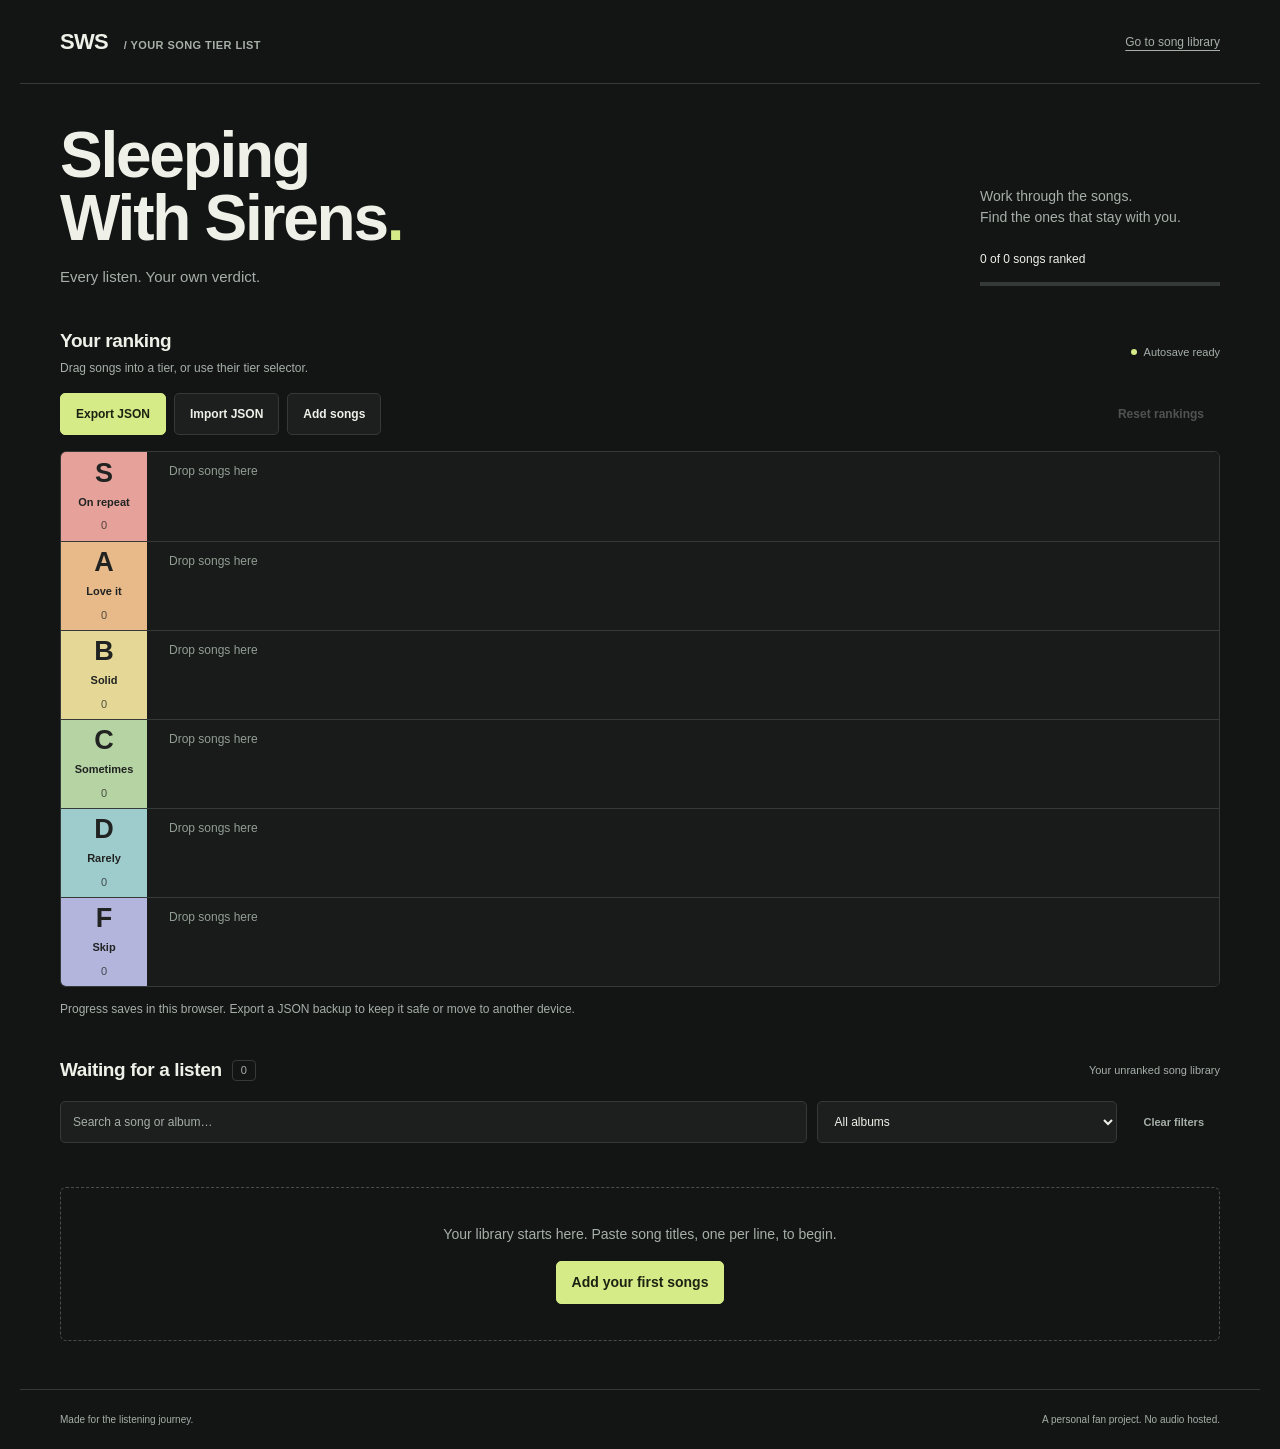
==== index.html @ 32399988 "Add song tier list site" ====
<!doctype html>
<html lang="en">
<head>
  <meta charset="utf-8">
  <meta name="viewport" content="width=device-width, initial-scale=1">
  <meta name="theme-color" content="#131515">
  <meta name="description" content="Your personal Sleeping With Sirens song tier list. Rank songs, save your progress, and keep JSON backups.">
  <title>Sleeping With Sirens · Song tier list</title>
  <link rel="stylesheet" href="styles.css">
  <script defer src="catalog.js"></script>
  <script defer src="state.js"></script>
  <script defer src="app.js"></script>
</head>
<body>
  <header class="masthead">
    <a class="wordmark" href="./" aria-label="Sleeping With Sirens tier list home">SWS<span> / YOUR SONG TIER LIST</span></a>
    <a class="quiet-link" href="#library">Go to song library</a>
  </header>
  <main>
    <section class="intro" aria-labelledby="page-title">
      <div><h1 id="page-title">Sleeping<br>With Sirens<span class="title-dot">.</span></h1><p class="subtitle">Every listen. Your own verdict.</p></div>
      <div class="intro-aside"><p>Work through the songs.<br>Find the ones that stay with you.</p><div id="progress-text">0 of 0 songs ranked</div><progress id="progress" value="0" max="1" aria-label="Songs ranked"></progress></div>
    </section>
    <section aria-labelledby="board-title">
      <div class="section-heading"><div><h2 id="board-title">Your ranking</h2><p>Drag songs into a tier, or use their tier selector.</p></div><div class="save-indicator"><span class="status-dot" aria-hidden="true"></span><span id="save-status" role="status">Ready to save</span></div></div>
      <div class="toolbar"><div class="toolbar-group"><button id="export" class="primary">Export JSON</button><button id="import">Import JSON</button><input id="import-file" type="file" accept=".json,application/json" hidden><button id="add-toggle">Add songs</button></div><button id="reset" class="quiet">Reset rankings</button></div>
      <p id="message" class="message" role="status" hidden></p>
      <div id="recovery" class="recovery" hidden><p>The previous browser save is unreadable. Autosave is paused to protect it. Export your current list first if you want to keep it.</p><button id="download-old">Download previous save</button><button id="replace-old">Replace previous save</button></div>
      <form id="add-form" class="add-form" hidden>
        <div class="form-heading"><h3>Add to your library</h3><button id="add-close" type="button" class="quiet">Close</button></div>
        <p>Paste one song title per line. Add an album at a time, or paste your whole list.</p>
        <label for="song-titles">Song titles</label><textarea id="song-titles" rows="5" maxlength="1505000" required placeholder="One song title per line"></textarea>
        <div class="form-grid"><div><label for="song-album">Album or release</label><input id="song-album" maxlength="300" placeholder="Optional"></div><div><label for="song-type">Recording type</label><select id="song-type"><option value="studio">Studio</option><option value="acoustic">Acoustic</option><option value="live">Live</option><option value="single">Single</option><option value="cover">Cover</option><option value="custom">Other</option></select></div></div>
        <p id="add-error" role="alert" class="form-error" hidden></p><button type="submit" class="primary">Save songs</button>
      </form>
      <div id="board" class="board" aria-label="Ranked songs"></div>
      <p class="storage-note">Progress saves in this browser. Export a JSON backup to keep it safe or move to another device.</p>
    </section>
    <section id="library" aria-labelledby="library-title">
      <div class="section-heading"><div class="library-heading"><h2 id="library-title">Waiting for a listen</h2><span id="pool-count" class="count">0</span></div><span class="library-note">Your unranked song library</span></div>
      <div class="filters"><div class="search-field"><label class="sr-only" for="search">Search songs</label><input id="search" type="search" placeholder="Search a song or album…" autocomplete="off"></div><div><label class="sr-only" for="album">Filter by album</label><select id="album"><option value="">All albums</option></select></div><button id="clear-filters" class="quiet">Clear filters</button></div>
      <div id="pool" class="pool" data-tier="unranked"></div>
      <p id="pool-empty" class="pool-empty"></p>
    </section>
  </main>
  <footer><span>Made for the listening journey.</span><span>A personal fan project. No audio hosted.</span></footer>
  <noscript><p>This tier list needs JavaScript enabled to rank and save songs.</p></noscript>
</body>
</html>
---- styles.css ----
@charset "UTF-8";
:root { color-scheme: dark; --bg: #131515; --surface: #1c1f1e; --raised: #252928; --line: #343a37; --ink: #eff1e9; --muted: #a6afa8; --accent: #d5eb87; --danger: #f5b1a6; --s: #e5a19a; --a: #e8ba89; --b: #e5d897; --c: #b6d3a4; --d: #9ecbcb; --f: #b3b5dd; }
* { box-sizing: border-box; }
html { scroll-behavior: smooth; scrollbar-color: #5a655c var(--bg); scroll-padding-top: 20px; }
body { margin: 0; background: var(--bg); color: var(--ink); font-family: "Segoe UI", Arial, sans-serif; font-size: 14px; line-height: 1.5; }
::selection { color: var(--bg); background: var(--accent); }
input, textarea { caret-color: var(--accent); }
button, input, select, textarea { font: inherit; }
button, input, select, textarea { border: 1px solid var(--line); border-radius: 5px; background: var(--surface); color: var(--ink); }
button { padding: 10px 15px; cursor: pointer; font-weight: 600; min-height: 42px; }
button:hover { background: #303630; border-color: #768274; }
button:disabled { opacity: .4; cursor: default; }
button.primary { background: var(--accent); color: #1b2211; border-color: var(--accent); }
button.primary:hover { background: #e4f6af; }
button.quiet { background: transparent; border-color: transparent; color: var(--muted); }
button.quiet:hover { color: var(--ink); background: var(--raised); }
:focus-visible { outline: 2px solid var(--accent); outline-offset: 3px; }
[hidden] { display: none !important; }
a { color: inherit; text-underline-offset: 4px; }
input, select, textarea { padding: 11px 12px; width: 100%; min-width: 0; }
input::placeholder, textarea::placeholder { color: var(--muted); opacity: 1; }
textarea { resize: vertical; }
.masthead { max-width: 1240px; margin: auto; padding: 25px 40px; display: flex; justify-content: space-between; align-items: center; border-bottom: 1px solid var(--line); }
.wordmark { text-decoration: none; font-weight: 850; font-size: 22px; letter-spacing: -.03em; }
.wordmark span { margin-left: 12px; color: var(--muted); font-size: 11px; font-weight: 600; letter-spacing: .04em; }
.quiet-link { color: var(--muted); font-size: 12px; }
main { max-width: 1240px; margin: auto; padding: 0 40px 48px; }
.intro { display: flex; justify-content: space-between; gap: 30px; align-items: flex-end; padding: 40px 0 38px; }
h1 { margin: 0; font-size: clamp(38px, 5vw, 65px); font-weight: 800; line-height: .98; letter-spacing: -.035em; }
.title-dot { color: var(--accent); }
.subtitle { color: var(--muted); margin: 17px 0 0; font-size: 15px; }
.intro-aside { width: 240px; flex-shrink: 0; color: var(--muted); }
.intro-aside p { margin: 0 0 22px; }
#progress-text { color: var(--ink); font-size: 12px; font-variant-numeric: tabular-nums; }
progress { width: 100%; height: 4px; border: 0; margin-top: 9px; appearance: none; background: var(--line); }
progress::-webkit-progress-bar { background: var(--line); }
progress::-webkit-progress-value { background: var(--accent); }
progress::-moz-progress-bar { background: var(--accent); }
.section-heading { display: flex; align-items: center; justify-content: space-between; gap: 16px; margin: 0 0 16px; }
h2 { font-size: 19px; letter-spacing: -.02em; margin: 0; font-weight: 650; }
.section-heading p { margin: 4px 0 0; color: var(--muted); font-size: 12px; }
.save-indicator { font-size: 11px; display: flex; gap: 7px; align-items: center; color: var(--muted); }
.status-dot { background: var(--accent); width: 6px; height: 6px; border-radius: 50%; flex-shrink: 0; }
.save-indicator.warning .status-dot { background: var(--danger); }
.toolbar { display: flex; align-items: center; justify-content: space-between; gap: 12px; margin-bottom: 16px; }
.toolbar-group { display: flex; flex-wrap: wrap; gap: 8px; }
.toolbar button { font-size: 12px; }
.board { overflow: hidden; border: 1px solid var(--line); border-radius: 6px; }
.tier-row { display: flex; min-height: 89px; background: #181b19; }
.tier-row + .tier-row { border-top: 1px solid var(--line); }
.tier-label { width: 86px; flex-shrink: 0; color: #202321; background: var(--tier-color); display: flex; flex-direction: column; justify-content: center; align-items: center; }
.tier-label h3 { font-size: 27px; line-height: 1; margin: 0 0 7px; font-weight: 750; }
.tier-label span { font-size: 11px; font-weight: 650; }
.tier-label small { margin-top: 7px; font-size: 11px; opacity: .75; font-variant-numeric: tabular-nums; }
.tier-songs { flex: 1; display: flex; align-content: flex-start; flex-wrap: wrap; gap: 8px; padding: 10px; min-width: 0; }
.empty-tier { align-self: center; margin: 0 0 0 12px; font-size: 12px; color: #929e95; }
.drop-over { background: #2a3325; outline: 2px solid var(--accent); outline-offset: -2px; }
.song { width: 190px; max-width: 100%; background: var(--raised); border-radius: 6px; padding: 11px; cursor: grab; display: flex; flex-direction: column; overflow-wrap: anywhere; }
.song:hover { background: #30362f; }
.song.dragging { opacity: .5; }
.song.drop-before { outline: 2px solid var(--accent); outline-offset: 2px; }
.song-title { font-size: 12px; font-weight: 650; line-height: 1.4; margin: 0 0 5px; }
.song-meta { font-size: 11px; color: var(--muted); line-height: 1.45; margin: 0 0 10px; }
.song-controls { display: flex; gap: 4px; align-items: center; margin-top: auto; }
.song select { background: #1b201b; padding: 6px; font-size: 12px; min-height: 36px; width: auto; flex: 1; }
.order-button { padding: 4px; width: 36px; height: 36px; min-height: 36px; background: #1b201b; display: inline-flex; align-items: center; justify-content: center; }
.order-button svg { width: 13px; height: 13px; }
.storage-note { color: var(--muted); font-size: 12px; margin: 13px 0 0; }
#library { margin-top: 38px; }
.library-heading { display: flex; align-items: center; gap: 10px; }
.count { color: var(--muted); border: 1px solid var(--line); padding: 1px 8px; border-radius: 4px; font-size: 11px; font-variant-numeric: tabular-nums; }
.library-note { color: var(--muted); font-size: 11px; }
.filters { display: grid; grid-template-columns: minmax(180px, 1fr) minmax(170px, 300px) auto; gap: 10px; margin-bottom: 20px; }
.filters input, .filters select { font-size: 12px; min-height: 42px; }
.filters button { font-size: 11px; }
.pool { display: grid; grid-template-columns: repeat(auto-fill, minmax(190px, 1fr)); gap: 10px; min-height: 24px; }
.pool .song { width: auto; min-width: 0; }
.pool-empty { text-align: center; color: var(--muted); border: 1px dashed #465046; padding: 36px 16px; border-radius: 6px; margin: 0; }
.pool-empty button { display: block; margin: 16px auto 0; }
.message, .recovery { background: #292e23; color: var(--ink); padding: 12px 16px; border-radius: 5px; margin: 0 0 16px; overflow-wrap: anywhere; }
.message.error { background: #362522; color: #ffcec4; }
.recovery p { margin: 0 0 10px; }
.recovery button + button { margin-left: 8px; }
.add-form { padding: 22px; background: var(--surface); margin: 0 0 20px; border: 1px solid var(--line); border-radius: 6px; }
.form-heading { display: flex; justify-content: space-between; align-items: center; }
h3 { margin: 0; font-size: 16px; }
.add-form p { color: var(--muted); margin-top: 0; }
.add-form label { display: block; margin: 0 0 6px; font-size: 12px; }
.form-grid { display: grid; grid-template-columns: 1fr 1fr; gap: 16px; margin: 16px 0; }
.add-form .form-error { color: #ffcec4; }
footer { padding: 22px 40px; max-width: 1240px; margin: auto; border-top: 1px solid var(--line); display: flex; justify-content: space-between; gap: 16px; color: var(--muted); font-size: 10px; }
.sr-only { position: absolute; width: 1px; height: 1px; padding: 0; margin: -1px; overflow: hidden; clip: rect(0,0,0,0); white-space: nowrap; border: 0; }
@media (max-width: 650px) {
  .masthead { padding: 18px 18px; } .wordmark span { font-size: 11px; margin-left: 7px; } .quiet-link { display: none; }
  main { padding: 0 18px 32px; } .intro { padding: 30px 0; gap: 18px; align-items: stretch; flex-direction: column; }
  .intro-aside { width: 100%; } .intro-aside p { display: none; } .subtitle { margin-top: 12px; }
  .section-heading { align-items: flex-start; flex-direction: column; gap: 8px; }
  .toolbar { align-items: flex-start; flex-direction: column; gap: 4px; } .toolbar > .quiet { padding-left: 0; }
  .tier-label { width: 60px; } .tier-label h3 { font-size: 23px; } .tier-label span { font-size: 11px; }
  .song select, .order-button { min-height: 42px; } .order-button { width: 42px; height: 42px; }
  .tier-songs { padding: 8px; gap: 7px; } .song { width: 100%; } .tier-row { min-height: 78px; }
  .empty-tier { margin-left: 6px; font-size: 11px; } .filters { grid-template-columns: 1fr; gap: 8px; }
  .filters button { justify-self: start; padding-left: 0; } .pool { grid-template-columns: 1fr; }
  .library-note { display: none; } .form-grid { grid-template-columns: 1fr; } .add-form { padding: 16px; }
  .recovery button { margin: 6px 0 !important; display: block; } footer { padding: 20px 18px; flex-direction: column; gap: 4px; }
}
@media (prefers-reduced-motion: reduce) { html { scroll-behavior: auto; } }
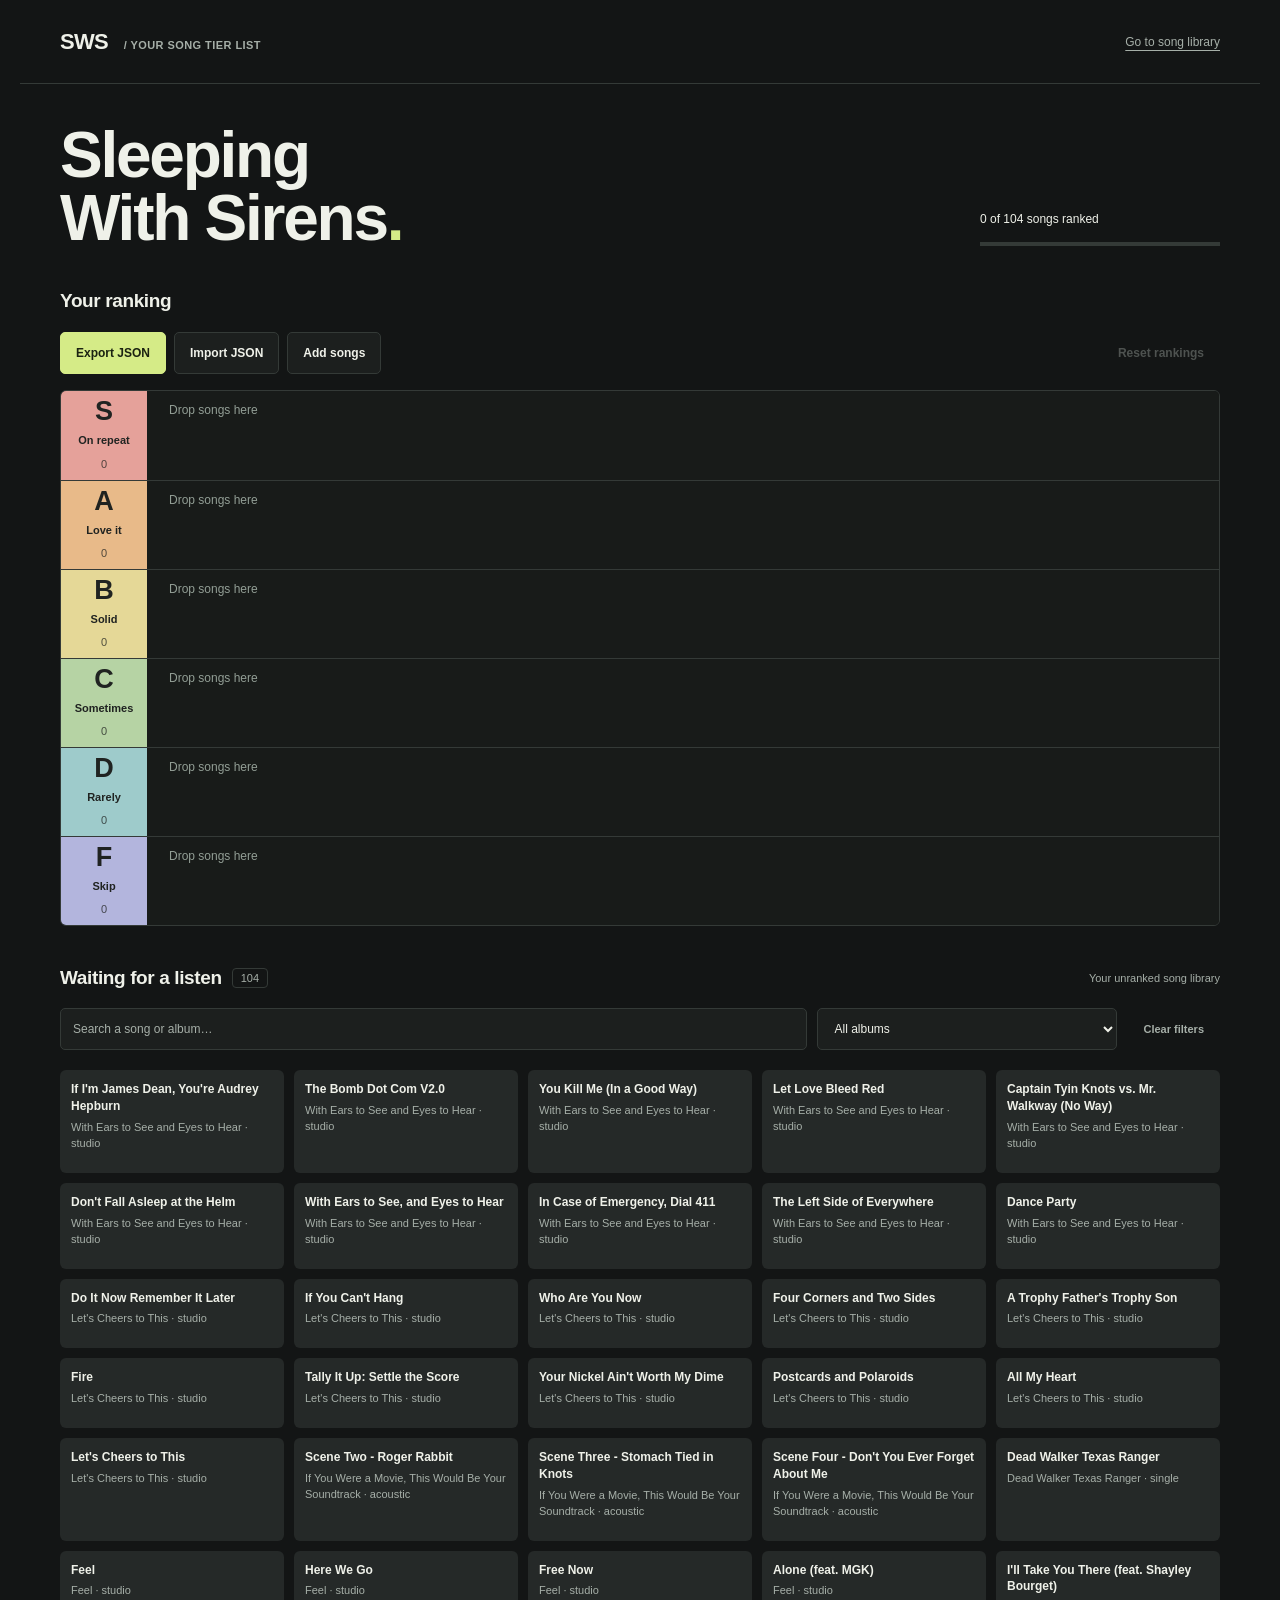
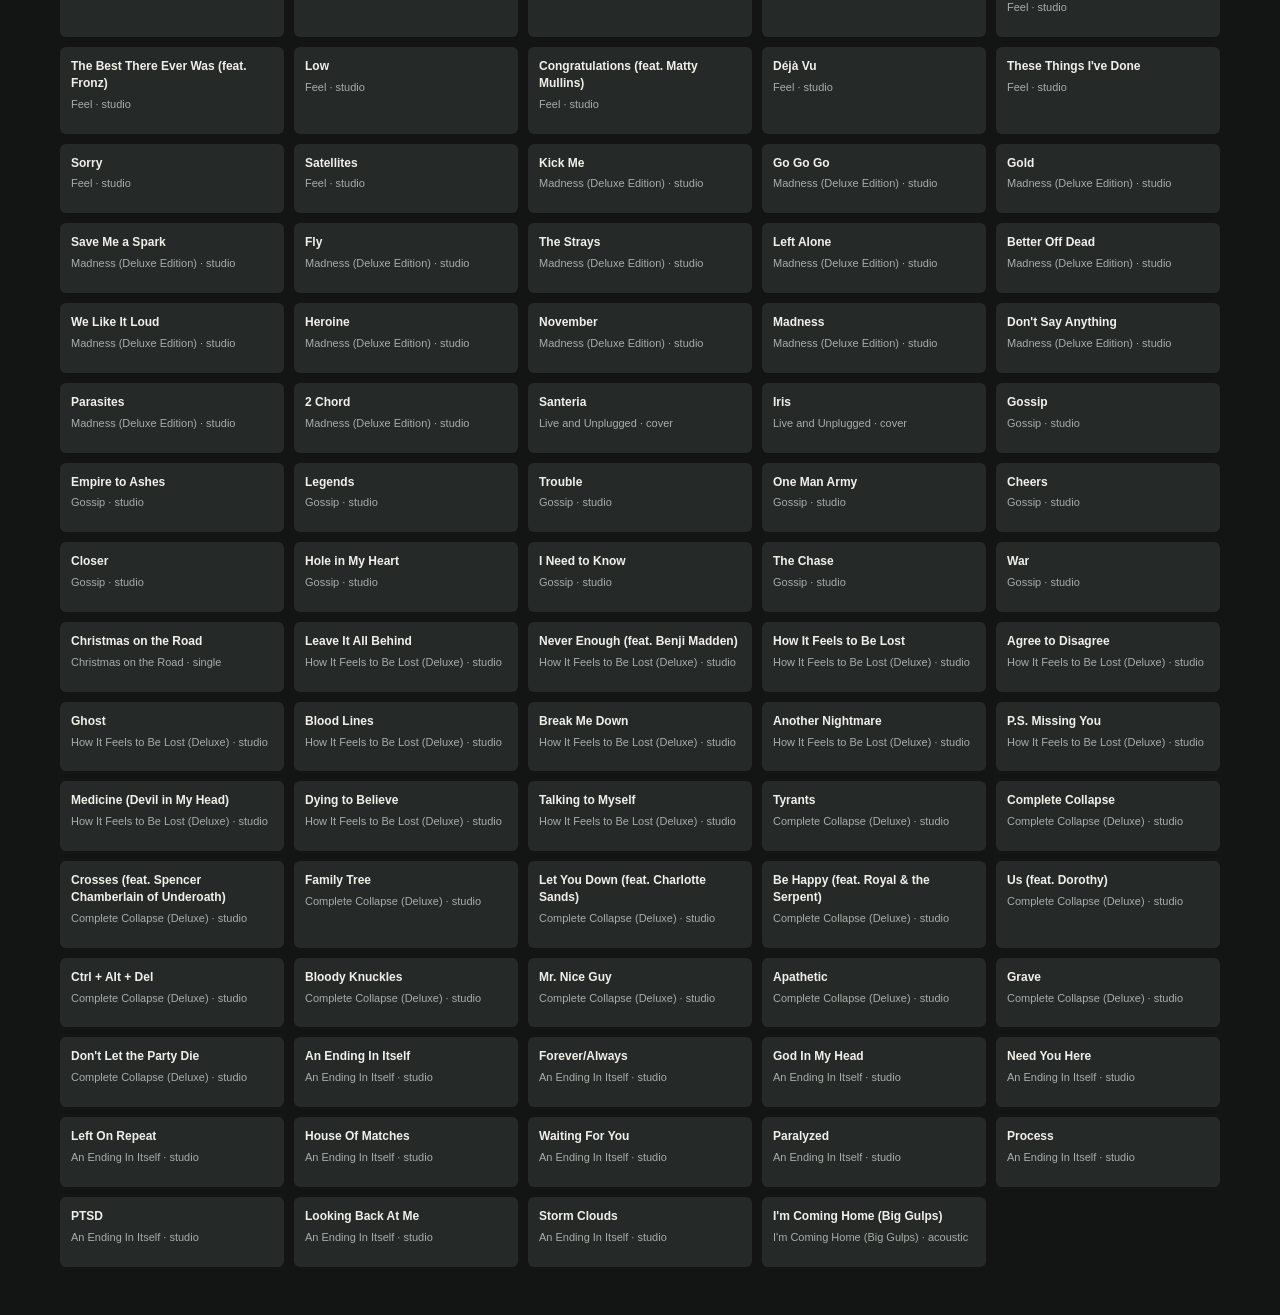
==== commit 81889424: "Deduplicate songs and simplify ranking cards" ====
--- a/index.html
+++ b/index.html
@@ -18,11 +18,11 @@
   </header>
   <main>
     <section class="intro" aria-labelledby="page-title">
-      <div><h1 id="page-title">Sleeping<br>With Sirens<span class="title-dot">.</span></h1><p class="subtitle">Every listen. Your own verdict.</p></div>
-      <div class="intro-aside"><p>Work through the songs.<br>Find the ones that stay with you.</p><div id="progress-text">0 of 0 songs ranked</div><progress id="progress" value="0" max="1" aria-label="Songs ranked"></progress></div>
+      <div><h1 id="page-title">Sleeping<br>With Sirens<span class="title-dot">.</span></h1></div>
+      <div class="intro-aside"><div id="progress-text">0 of 0 songs ranked</div><progress id="progress" value="0" max="1" aria-label="Songs ranked"></progress></div>
     </section>
     <section aria-labelledby="board-title">
-      <div class="section-heading"><div><h2 id="board-title">Your ranking</h2><p>Drag songs into a tier, or use their tier selector.</p></div><div class="save-indicator"><span class="status-dot" aria-hidden="true"></span><span id="save-status" role="status">Ready to save</span></div></div>
+      <div class="section-heading"><h2 id="board-title">Your ranking</h2></div>
       <div class="toolbar"><div class="toolbar-group"><button id="export" class="primary">Export JSON</button><button id="import">Import JSON</button><input id="import-file" type="file" accept=".json,application/json" hidden><button id="add-toggle">Add songs</button></div><button id="reset" class="quiet">Reset rankings</button></div>
       <p id="message" class="message" role="status" hidden></p>
       <div id="recovery" class="recovery" hidden><p>The previous browser save is unreadable. Autosave is paused to protect it. Export your current list first if you want to keep it.</p><button id="download-old">Download previous save</button><button id="replace-old">Replace previous save</button></div>
@@ -34,7 +34,6 @@
         <p id="add-error" role="alert" class="form-error" hidden></p><button type="submit" class="primary">Save songs</button>
       </form>
       <div id="board" class="board" aria-label="Ranked songs"></div>
-      <p class="storage-note">Progress saves in this browser. Export a JSON backup to keep it safe or move to another device.</p>
     </section>
     <section id="library" aria-labelledby="library-title">
       <div class="section-heading"><div class="library-heading"><h2 id="library-title">Waiting for a listen</h2><span id="pool-count" class="count">0</span></div><span class="library-note">Your unranked song library</span></div>
@@ -43,7 +42,6 @@
       <p id="pool-empty" class="pool-empty"></p>
     </section>
   </main>
-  <footer><span>Made for the listening journey.</span><span>A personal fan project. No audio hosted.</span></footer>
   <noscript><p>This tier list needs JavaScript enabled to rank and save songs.</p></noscript>
 </body>
 </html>
--- a/styles.css
+++ b/styles.css
@@ -28,9 +28,7 @@
 .intro { display: flex; justify-content: space-between; gap: 30px; align-items: flex-end; padding: 40px 0 38px; }
 h1 { margin: 0; font-size: clamp(38px, 5vw, 65px); font-weight: 800; line-height: .98; letter-spacing: -.035em; }
 .title-dot { color: var(--accent); }
-.subtitle { color: var(--muted); margin: 17px 0 0; font-size: 15px; }
 .intro-aside { width: 240px; flex-shrink: 0; color: var(--muted); }
-.intro-aside p { margin: 0 0 22px; }
 #progress-text { color: var(--ink); font-size: 12px; font-variant-numeric: tabular-nums; }
 progress { width: 100%; height: 4px; border: 0; margin-top: 9px; appearance: none; background: var(--line); }
 progress::-webkit-progress-bar { background: var(--line); }
@@ -38,10 +36,6 @@
 progress::-moz-progress-bar { background: var(--accent); }
 .section-heading { display: flex; align-items: center; justify-content: space-between; gap: 16px; margin: 0 0 16px; }
 h2 { font-size: 19px; letter-spacing: -.02em; margin: 0; font-weight: 650; }
-.section-heading p { margin: 4px 0 0; color: var(--muted); font-size: 12px; }
-.save-indicator { font-size: 11px; display: flex; gap: 7px; align-items: center; color: var(--muted); }
-.status-dot { background: var(--accent); width: 6px; height: 6px; border-radius: 50%; flex-shrink: 0; }
-.save-indicator.warning .status-dot { background: var(--danger); }
 .toolbar { display: flex; align-items: center; justify-content: space-between; gap: 12px; margin-bottom: 16px; }
 .toolbar-group { display: flex; flex-wrap: wrap; gap: 8px; }
 .toolbar button { font-size: 12px; }
@@ -57,15 +51,14 @@
 .drop-over { background: #2a3325; outline: 2px solid var(--accent); outline-offset: -2px; }
 .song { width: 190px; max-width: 100%; background: var(--raised); border-radius: 6px; padding: 11px; cursor: grab; display: flex; flex-direction: column; overflow-wrap: anywhere; }
 .song:hover { background: #30362f; }
+.song.selected { background: #30362f; outline: 2px solid var(--accent); outline-offset: 2px; }
 .song.dragging { opacity: .5; }
 .song.drop-before { outline: 2px solid var(--accent); outline-offset: 2px; }
 .song-title { font-size: 12px; font-weight: 650; line-height: 1.4; margin: 0 0 5px; }
 .song-meta { font-size: 11px; color: var(--muted); line-height: 1.45; margin: 0 0 10px; }
 .song-controls { display: flex; gap: 4px; align-items: center; margin-top: auto; }
-.song select { background: #1b201b; padding: 6px; font-size: 12px; min-height: 36px; width: auto; flex: 1; }
 .order-button { padding: 4px; width: 36px; height: 36px; min-height: 36px; background: #1b201b; display: inline-flex; align-items: center; justify-content: center; }
 .order-button svg { width: 13px; height: 13px; }
-.storage-note { color: var(--muted); font-size: 12px; margin: 13px 0 0; }
 #library { margin-top: 38px; }
 .library-heading { display: flex; align-items: center; gap: 10px; }
 .count { color: var(--muted); border: 1px solid var(--line); padding: 1px 8px; border-radius: 4px; font-size: 11px; font-variant-numeric: tabular-nums; }
@@ -88,20 +81,19 @@
 .add-form label { display: block; margin: 0 0 6px; font-size: 12px; }
 .form-grid { display: grid; grid-template-columns: 1fr 1fr; gap: 16px; margin: 16px 0; }
 .add-form .form-error { color: #ffcec4; }
-footer { padding: 22px 40px; max-width: 1240px; margin: auto; border-top: 1px solid var(--line); display: flex; justify-content: space-between; gap: 16px; color: var(--muted); font-size: 10px; }
 .sr-only { position: absolute; width: 1px; height: 1px; padding: 0; margin: -1px; overflow: hidden; clip: rect(0,0,0,0); white-space: nowrap; border: 0; }
 @media (max-width: 650px) {
   .masthead { padding: 18px 18px; } .wordmark span { font-size: 11px; margin-left: 7px; } .quiet-link { display: none; }
   main { padding: 0 18px 32px; } .intro { padding: 30px 0; gap: 18px; align-items: stretch; flex-direction: column; }
-  .intro-aside { width: 100%; } .intro-aside p { display: none; } .subtitle { margin-top: 12px; }
+  .intro-aside { width: 100%; }
   .section-heading { align-items: flex-start; flex-direction: column; gap: 8px; }
   .toolbar { align-items: flex-start; flex-direction: column; gap: 4px; } .toolbar > .quiet { padding-left: 0; }
   .tier-label { width: 60px; } .tier-label h3 { font-size: 23px; } .tier-label span { font-size: 11px; }
-  .song select, .order-button { min-height: 42px; } .order-button { width: 42px; height: 42px; }
+  .order-button { min-height: 42px; width: 42px; height: 42px; }
   .tier-songs { padding: 8px; gap: 7px; } .song { width: 100%; } .tier-row { min-height: 78px; }
   .empty-tier { margin-left: 6px; font-size: 11px; } .filters { grid-template-columns: 1fr; gap: 8px; }
   .filters button { justify-self: start; padding-left: 0; } .pool { grid-template-columns: 1fr; }
   .library-note { display: none; } .form-grid { grid-template-columns: 1fr; } .add-form { padding: 16px; }
-  .recovery button { margin: 6px 0 !important; display: block; } footer { padding: 20px 18px; flex-direction: column; gap: 4px; }
+  .recovery button { margin: 6px 0 !important; display: block; }
 }
 @media (prefers-reduced-motion: reduce) { html { scroll-behavior: auto; } }
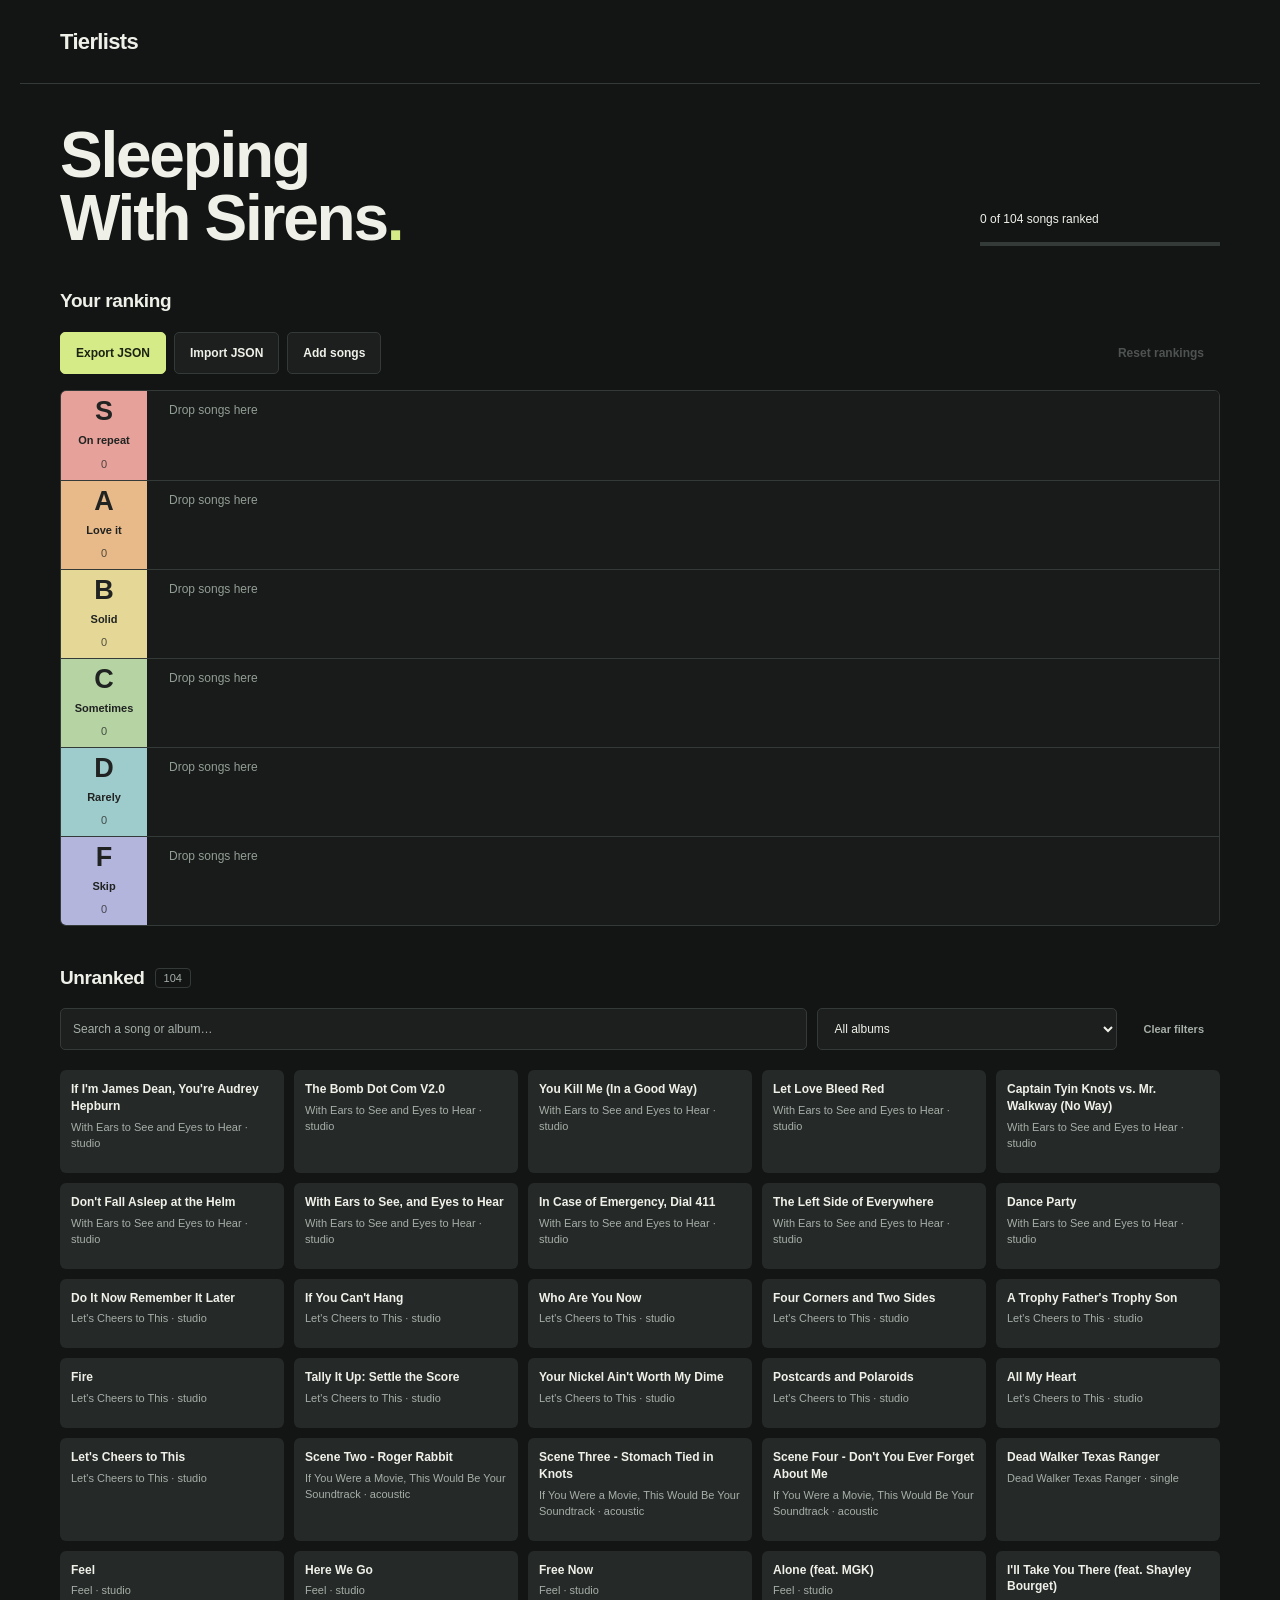
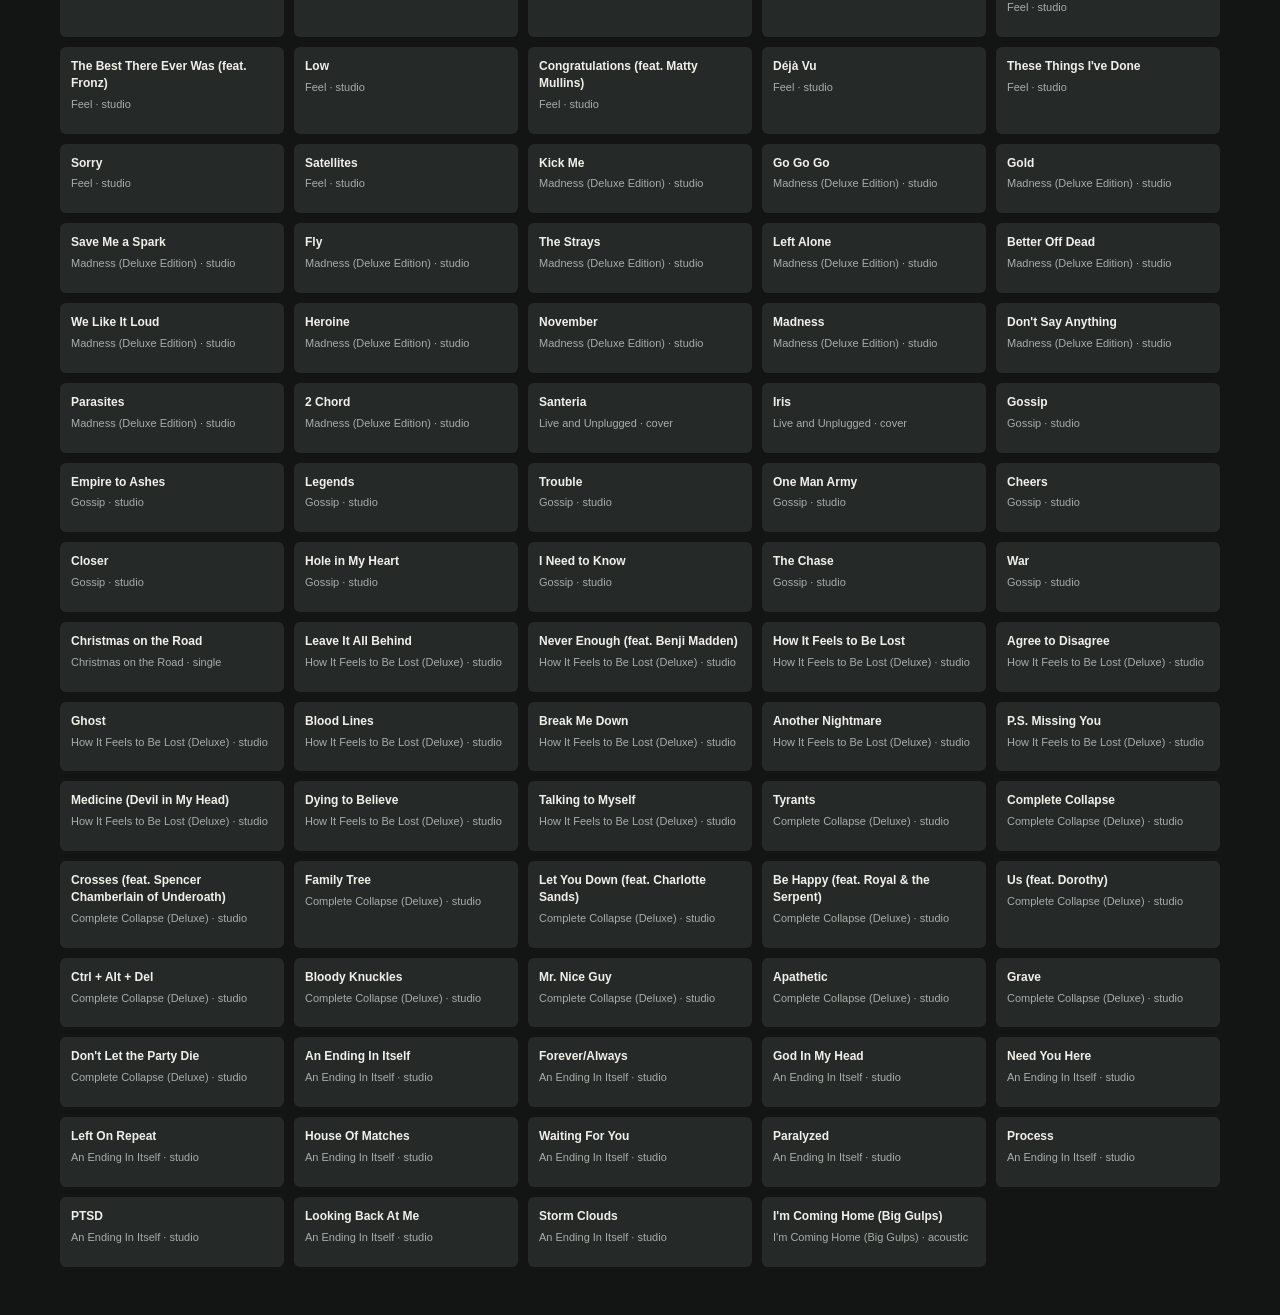
==== commit 6a39e992: "Generalize tier list branding" ====
--- a/index.html
+++ b/index.html
@@ -4,8 +4,8 @@
   <meta charset="utf-8">
   <meta name="viewport" content="width=device-width, initial-scale=1">
   <meta name="theme-color" content="#131515">
-  <meta name="description" content="Your personal Sleeping With Sirens song tier list. Rank songs, save your progress, and keep JSON backups.">
-  <title>Sleeping With Sirens · Song tier list</title>
+  <meta name="description" content="Tierlists for ranking songs and saving your results, featuring Sleeping With Sirens.">
+  <title>Tierlists · Sleeping With Sirens</title>
   <link rel="stylesheet" href="styles.css">
   <script defer src="catalog.js"></script>
   <script defer src="state.js"></script>
@@ -13,8 +13,7 @@
 </head>
 <body>
   <header class="masthead">
-    <a class="wordmark" href="./" aria-label="Sleeping With Sirens tier list home">SWS<span> / YOUR SONG TIER LIST</span></a>
-    <a class="quiet-link" href="#library">Go to song library</a>
+    <a class="wordmark" href="./" aria-label="Tierlists home">Tierlists</a>
   </header>
   <main>
     <section class="intro" aria-labelledby="page-title">
@@ -25,7 +24,7 @@
       <div class="section-heading"><h2 id="board-title">Your ranking</h2></div>
       <div class="toolbar"><div class="toolbar-group"><button id="export" class="primary">Export JSON</button><button id="import">Import JSON</button><input id="import-file" type="file" accept=".json,application/json" hidden><button id="add-toggle">Add songs</button></div><button id="reset" class="quiet">Reset rankings</button></div>
       <p id="message" class="message" role="status" hidden></p>
-      <div id="recovery" class="recovery" hidden><p>The previous browser save is unreadable. Autosave is paused to protect it. Export your current list first if you want to keep it.</p><button id="download-old">Download previous save</button><button id="replace-old">Replace previous save</button></div>
+      <div id="recovery" class="recovery" hidden><p>Some previous save data could not be read. The full song library has been restored, along with any rankings that could be recovered.</p><button id="download-old">Download previous save</button><button id="replace-old">Dismiss</button></div>
       <form id="add-form" class="add-form" hidden>
         <div class="form-heading"><h3>Add to your library</h3><button id="add-close" type="button" class="quiet">Close</button></div>
         <p>Paste one song title per line. Add an album at a time, or paste your whole list.</p>
@@ -36,7 +35,7 @@
       <div id="board" class="board" aria-label="Ranked songs"></div>
     </section>
     <section id="library" aria-labelledby="library-title">
-      <div class="section-heading"><div class="library-heading"><h2 id="library-title">Waiting for a listen</h2><span id="pool-count" class="count">0</span></div><span class="library-note">Your unranked song library</span></div>
+      <div class="section-heading"><div class="library-heading"><h2 id="library-title">Unranked</h2><span id="pool-count" class="count">0</span></div></div>
       <div class="filters"><div class="search-field"><label class="sr-only" for="search">Search songs</label><input id="search" type="search" placeholder="Search a song or album…" autocomplete="off"></div><div><label class="sr-only" for="album">Filter by album</label><select id="album"><option value="">All albums</option></select></div><button id="clear-filters" class="quiet">Clear filters</button></div>
       <div id="pool" class="pool" data-tier="unranked"></div>
       <p id="pool-empty" class="pool-empty"></p>
--- a/styles.css
+++ b/styles.css
@@ -22,8 +22,6 @@
 textarea { resize: vertical; }
 .masthead { max-width: 1240px; margin: auto; padding: 25px 40px; display: flex; justify-content: space-between; align-items: center; border-bottom: 1px solid var(--line); }
 .wordmark { text-decoration: none; font-weight: 850; font-size: 22px; letter-spacing: -.03em; }
-.wordmark span { margin-left: 12px; color: var(--muted); font-size: 11px; font-weight: 600; letter-spacing: .04em; }
-.quiet-link { color: var(--muted); font-size: 12px; }
 main { max-width: 1240px; margin: auto; padding: 0 40px 48px; }
 .intro { display: flex; justify-content: space-between; gap: 30px; align-items: flex-end; padding: 40px 0 38px; }
 h1 { margin: 0; font-size: clamp(38px, 5vw, 65px); font-weight: 800; line-height: .98; letter-spacing: -.035em; }
@@ -62,7 +60,6 @@
 #library { margin-top: 38px; }
 .library-heading { display: flex; align-items: center; gap: 10px; }
 .count { color: var(--muted); border: 1px solid var(--line); padding: 1px 8px; border-radius: 4px; font-size: 11px; font-variant-numeric: tabular-nums; }
-.library-note { color: var(--muted); font-size: 11px; }
 .filters { display: grid; grid-template-columns: minmax(180px, 1fr) minmax(170px, 300px) auto; gap: 10px; margin-bottom: 20px; }
 .filters input, .filters select { font-size: 12px; min-height: 42px; }
 .filters button { font-size: 11px; }
@@ -83,7 +80,7 @@
 .add-form .form-error { color: #ffcec4; }
 .sr-only { position: absolute; width: 1px; height: 1px; padding: 0; margin: -1px; overflow: hidden; clip: rect(0,0,0,0); white-space: nowrap; border: 0; }
 @media (max-width: 650px) {
-  .masthead { padding: 18px 18px; } .wordmark span { font-size: 11px; margin-left: 7px; } .quiet-link { display: none; }
+  .masthead { padding: 18px 18px; }
   main { padding: 0 18px 32px; } .intro { padding: 30px 0; gap: 18px; align-items: stretch; flex-direction: column; }
   .intro-aside { width: 100%; }
   .section-heading { align-items: flex-start; flex-direction: column; gap: 8px; }
@@ -93,7 +90,7 @@
   .tier-songs { padding: 8px; gap: 7px; } .song { width: 100%; } .tier-row { min-height: 78px; }
   .empty-tier { margin-left: 6px; font-size: 11px; } .filters { grid-template-columns: 1fr; gap: 8px; }
   .filters button { justify-self: start; padding-left: 0; } .pool { grid-template-columns: 1fr; }
-  .library-note { display: none; } .form-grid { grid-template-columns: 1fr; } .add-form { padding: 16px; }
+  .form-grid { grid-template-columns: 1fr; } .add-form { padding: 16px; }
   .recovery button { margin: 6px 0 !important; display: block; }
 }
 @media (prefers-reduced-motion: reduce) { html { scroll-behavior: auto; } }
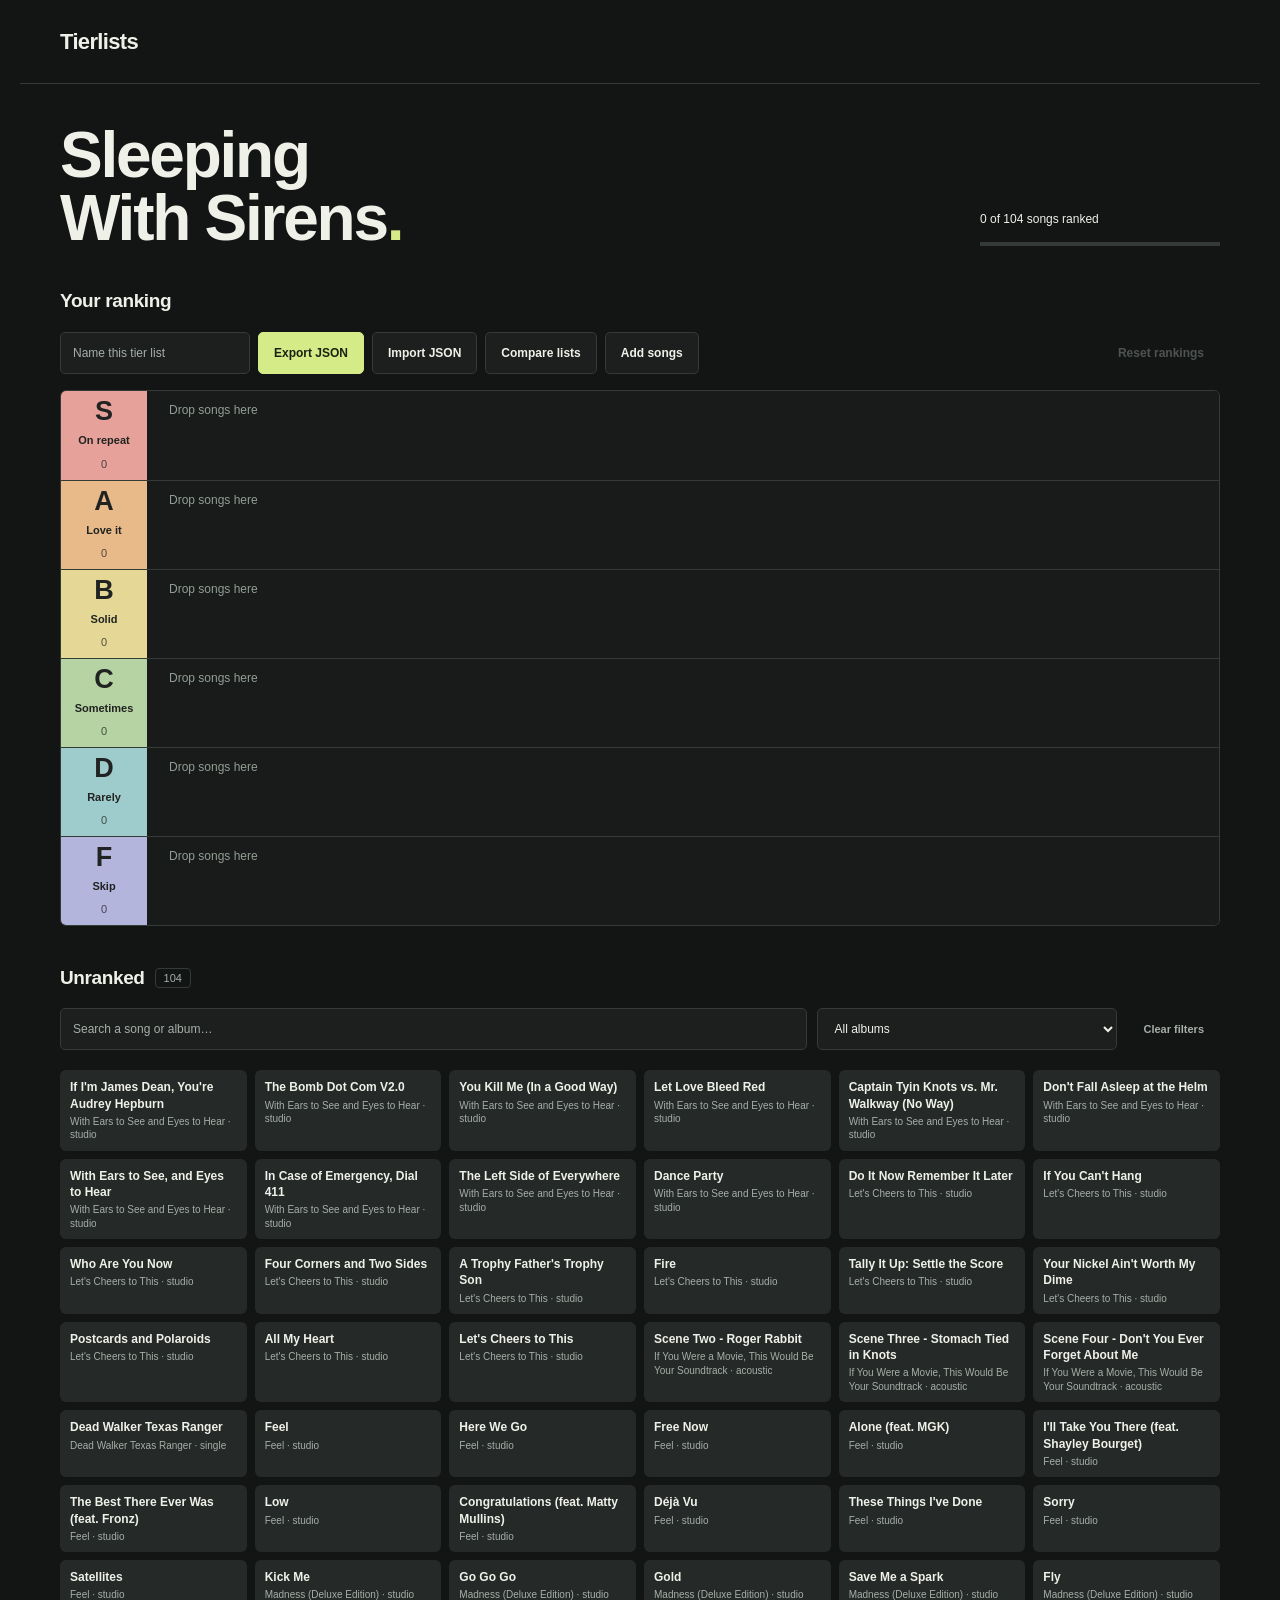
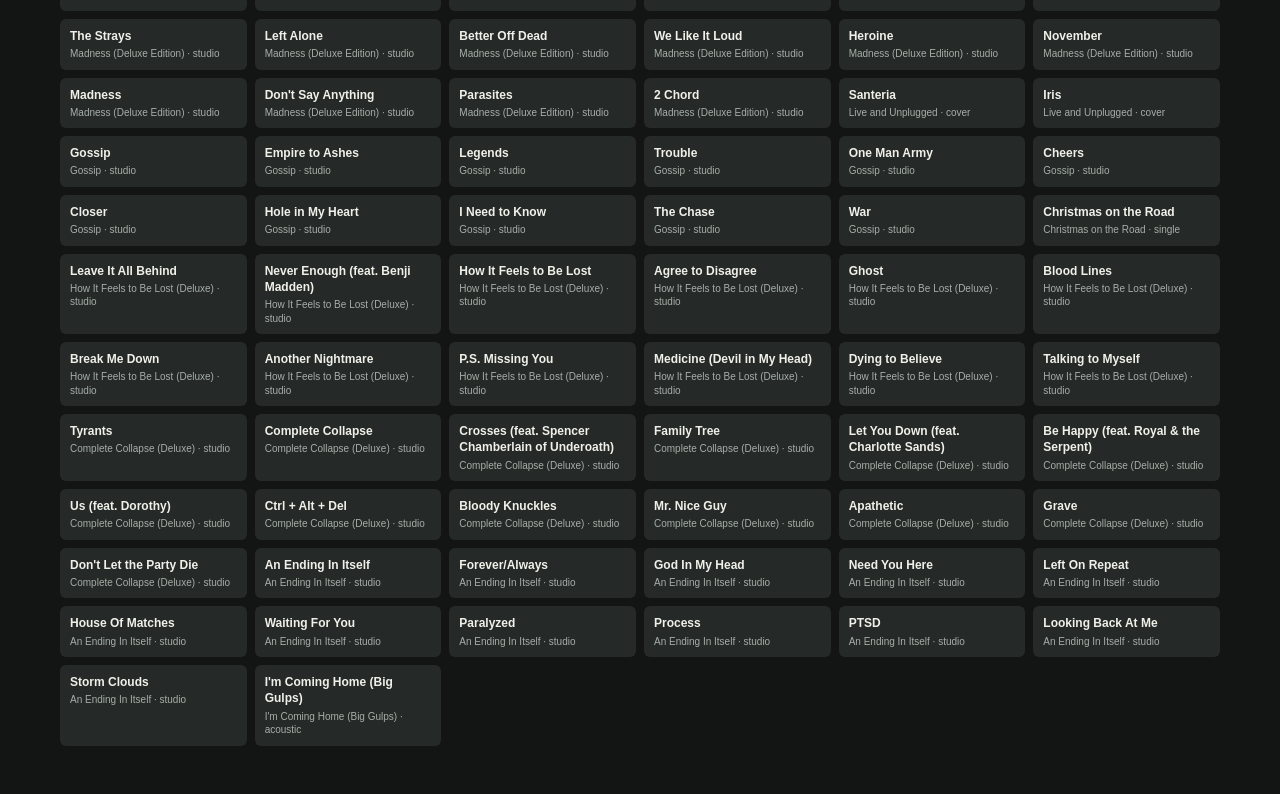
==== commit 84e22357: "Name and compare tier list exports" ====
--- a/index.html
+++ b/index.html
@@ -22,9 +22,15 @@
     </section>
     <section aria-labelledby="board-title">
       <div class="section-heading"><h2 id="board-title">Your ranking</h2></div>
-      <div class="toolbar"><div class="toolbar-group"><button id="export" class="primary">Export JSON</button><button id="import">Import JSON</button><input id="import-file" type="file" accept=".json,application/json" hidden><button id="add-toggle">Add songs</button></div><button id="reset" class="quiet">Reset rankings</button></div>
+      <div class="toolbar"><div class="toolbar-group"><label class="sr-only" for="list-name">Tier list name</label><input id="list-name" class="list-name" maxlength="100" placeholder="Name this tier list"><button id="export" class="primary">Export JSON</button><button id="import">Import JSON</button><input id="import-file" type="file" accept=".json,application/json" hidden><button id="compare-toggle">Compare lists</button><button id="add-toggle">Add songs</button></div><button id="reset" class="quiet">Reset rankings</button></div>
       <p id="message" class="message" role="status" hidden></p>
       <div id="recovery" class="recovery" hidden><p>Some previous save data could not be read. The full song library has been restored, along with any rankings that could be recovered.</p><button id="download-old">Download previous save</button><button id="replace-old">Dismiss</button></div>
+      <form id="compare-form" class="compare-panel" hidden>
+        <div class="form-heading"><h3>Compare saved tier lists</h3><button id="compare-close" type="button" class="quiet">Close</button></div>
+        <div class="compare-inputs"><label>First list<input id="compare-left" type="file" accept=".json,application/json" required></label><label>Second list<input id="compare-right" type="file" accept=".json,application/json" required></label></div>
+        <p id="compare-error" role="alert" class="form-error" hidden></p><button type="submit" class="primary">Compare</button>
+        <div id="comparison" class="comparison" hidden></div>
+      </form>
       <form id="add-form" class="add-form" hidden>
         <div class="form-heading"><h3>Add to your library</h3><button id="add-close" type="button" class="quiet">Close</button></div>
         <p>Paste one song title per line. Add an album at a time, or paste your whole list.</p>
--- a/styles.css
+++ b/styles.css
@@ -37,6 +37,7 @@
 .toolbar { display: flex; align-items: center; justify-content: space-between; gap: 12px; margin-bottom: 16px; }
 .toolbar-group { display: flex; flex-wrap: wrap; gap: 8px; }
 .toolbar button { font-size: 12px; }
+.list-name { width: 190px; font-size: 12px; }
 .board { overflow: hidden; border: 1px solid var(--line); border-radius: 6px; }
 .tier-row { display: flex; min-height: 89px; background: #181b19; }
 .tier-row + .tier-row { border-top: 1px solid var(--line); }
@@ -47,23 +48,20 @@
 .tier-songs { flex: 1; display: flex; align-content: flex-start; flex-wrap: wrap; gap: 8px; padding: 10px; min-width: 0; }
 .empty-tier { align-self: center; margin: 0 0 0 12px; font-size: 12px; color: #929e95; }
 .drop-over { background: #2a3325; outline: 2px solid var(--accent); outline-offset: -2px; }
-.song { width: 190px; max-width: 100%; background: var(--raised); border-radius: 6px; padding: 11px; cursor: grab; display: flex; flex-direction: column; overflow-wrap: anywhere; }
+.song { width: 180px; max-width: 100%; background: var(--raised); border-radius: 6px; padding: 9px 10px; cursor: grab; display: flex; flex-direction: column; overflow-wrap: anywhere; }
 .song:hover { background: #30362f; }
 .song.selected { background: #30362f; outline: 2px solid var(--accent); outline-offset: 2px; }
 .song.dragging { opacity: .5; }
 .song.drop-before { outline: 2px solid var(--accent); outline-offset: 2px; }
-.song-title { font-size: 12px; font-weight: 650; line-height: 1.4; margin: 0 0 5px; }
-.song-meta { font-size: 11px; color: var(--muted); line-height: 1.45; margin: 0 0 10px; }
-.song-controls { display: flex; gap: 4px; align-items: center; margin-top: auto; }
-.order-button { padding: 4px; width: 36px; height: 36px; min-height: 36px; background: #1b201b; display: inline-flex; align-items: center; justify-content: center; }
-.order-button svg { width: 13px; height: 13px; }
+.song-title { font-size: 12px; font-weight: 650; line-height: 1.35; margin: 0 0 3px; }
+.song-meta { font-size: 10px; color: var(--muted); line-height: 1.35; margin: 0; }
 #library { margin-top: 38px; }
 .library-heading { display: flex; align-items: center; gap: 10px; }
 .count { color: var(--muted); border: 1px solid var(--line); padding: 1px 8px; border-radius: 4px; font-size: 11px; font-variant-numeric: tabular-nums; }
 .filters { display: grid; grid-template-columns: minmax(180px, 1fr) minmax(170px, 300px) auto; gap: 10px; margin-bottom: 20px; }
 .filters input, .filters select { font-size: 12px; min-height: 42px; }
 .filters button { font-size: 11px; }
-.pool { display: grid; grid-template-columns: repeat(auto-fill, minmax(190px, 1fr)); gap: 10px; min-height: 24px; }
+.pool { display: grid; grid-template-columns: repeat(auto-fill, minmax(180px, 1fr)); gap: 8px; min-height: 24px; }
 .pool .song { width: auto; min-width: 0; }
 .pool-empty { text-align: center; color: var(--muted); border: 1px dashed #465046; padding: 36px 16px; border-radius: 6px; margin: 0; }
 .pool-empty button { display: block; margin: 16px auto 0; }
@@ -71,13 +69,26 @@
 .message.error { background: #362522; color: #ffcec4; }
 .recovery p { margin: 0 0 10px; }
 .recovery button + button { margin-left: 8px; }
-.add-form { padding: 22px; background: var(--surface); margin: 0 0 20px; border: 1px solid var(--line); border-radius: 6px; }
+.add-form, .compare-panel { padding: 22px; background: var(--surface); margin: 0 0 20px; border: 1px solid var(--line); border-radius: 6px; }
 .form-heading { display: flex; justify-content: space-between; align-items: center; }
 h3 { margin: 0; font-size: 16px; }
 .add-form p { color: var(--muted); margin-top: 0; }
 .add-form label { display: block; margin: 0 0 6px; font-size: 12px; }
 .form-grid { display: grid; grid-template-columns: 1fr 1fr; gap: 16px; margin: 16px 0; }
 .add-form .form-error { color: #ffcec4; }
+.compare-inputs { display: grid; grid-template-columns: 1fr 1fr; gap: 16px; margin: 16px 0; }
+.compare-inputs label { font-size: 12px; }
+.compare-inputs input { display: block; margin-top: 6px; }
+.compare-panel .form-error { color: #ffcec4; }
+.comparison { margin-top: 20px; }
+.comparison-summary { display: flex; flex-wrap: wrap; gap: 8px; margin-bottom: 14px; }
+.comparison-summary span { border: 1px solid var(--line); border-radius: 4px; padding: 5px 9px; color: var(--muted); font-size: 11px; }
+.comparison-table-wrap { overflow-x: auto; }
+.comparison table { width: 100%; border-collapse: collapse; font-size: 12px; }
+.comparison th, .comparison td { padding: 8px 10px; text-align: left; border-top: 1px solid var(--line); }
+.comparison th { color: var(--muted); font-size: 11px; }
+.comparison tr.changed { background: #242a22; }
+.tier-chip { display: inline-block; min-width: 30px; padding: 2px 6px; border-radius: 4px; background: var(--raised); text-align: center; }
 .sr-only { position: absolute; width: 1px; height: 1px; padding: 0; margin: -1px; overflow: hidden; clip: rect(0,0,0,0); white-space: nowrap; border: 0; }
 @media (max-width: 650px) {
   .masthead { padding: 18px 18px; }
@@ -86,11 +97,11 @@
   .section-heading { align-items: flex-start; flex-direction: column; gap: 8px; }
   .toolbar { align-items: flex-start; flex-direction: column; gap: 4px; } .toolbar > .quiet { padding-left: 0; }
   .tier-label { width: 60px; } .tier-label h3 { font-size: 23px; } .tier-label span { font-size: 11px; }
-  .order-button { min-height: 42px; width: 42px; height: 42px; }
   .tier-songs { padding: 8px; gap: 7px; } .song { width: 100%; } .tier-row { min-height: 78px; }
   .empty-tier { margin-left: 6px; font-size: 11px; } .filters { grid-template-columns: 1fr; gap: 8px; }
   .filters button { justify-self: start; padding-left: 0; } .pool { grid-template-columns: 1fr; }
-  .form-grid { grid-template-columns: 1fr; } .add-form { padding: 16px; }
+  .form-grid, .compare-inputs { grid-template-columns: 1fr; } .add-form, .compare-panel { padding: 16px; }
+  .list-name { width: min(100%, 240px); }
   .recovery button { margin: 6px 0 !important; display: block; }
 }
 @media (prefers-reduced-motion: reduce) { html { scroll-behavior: auto; } }
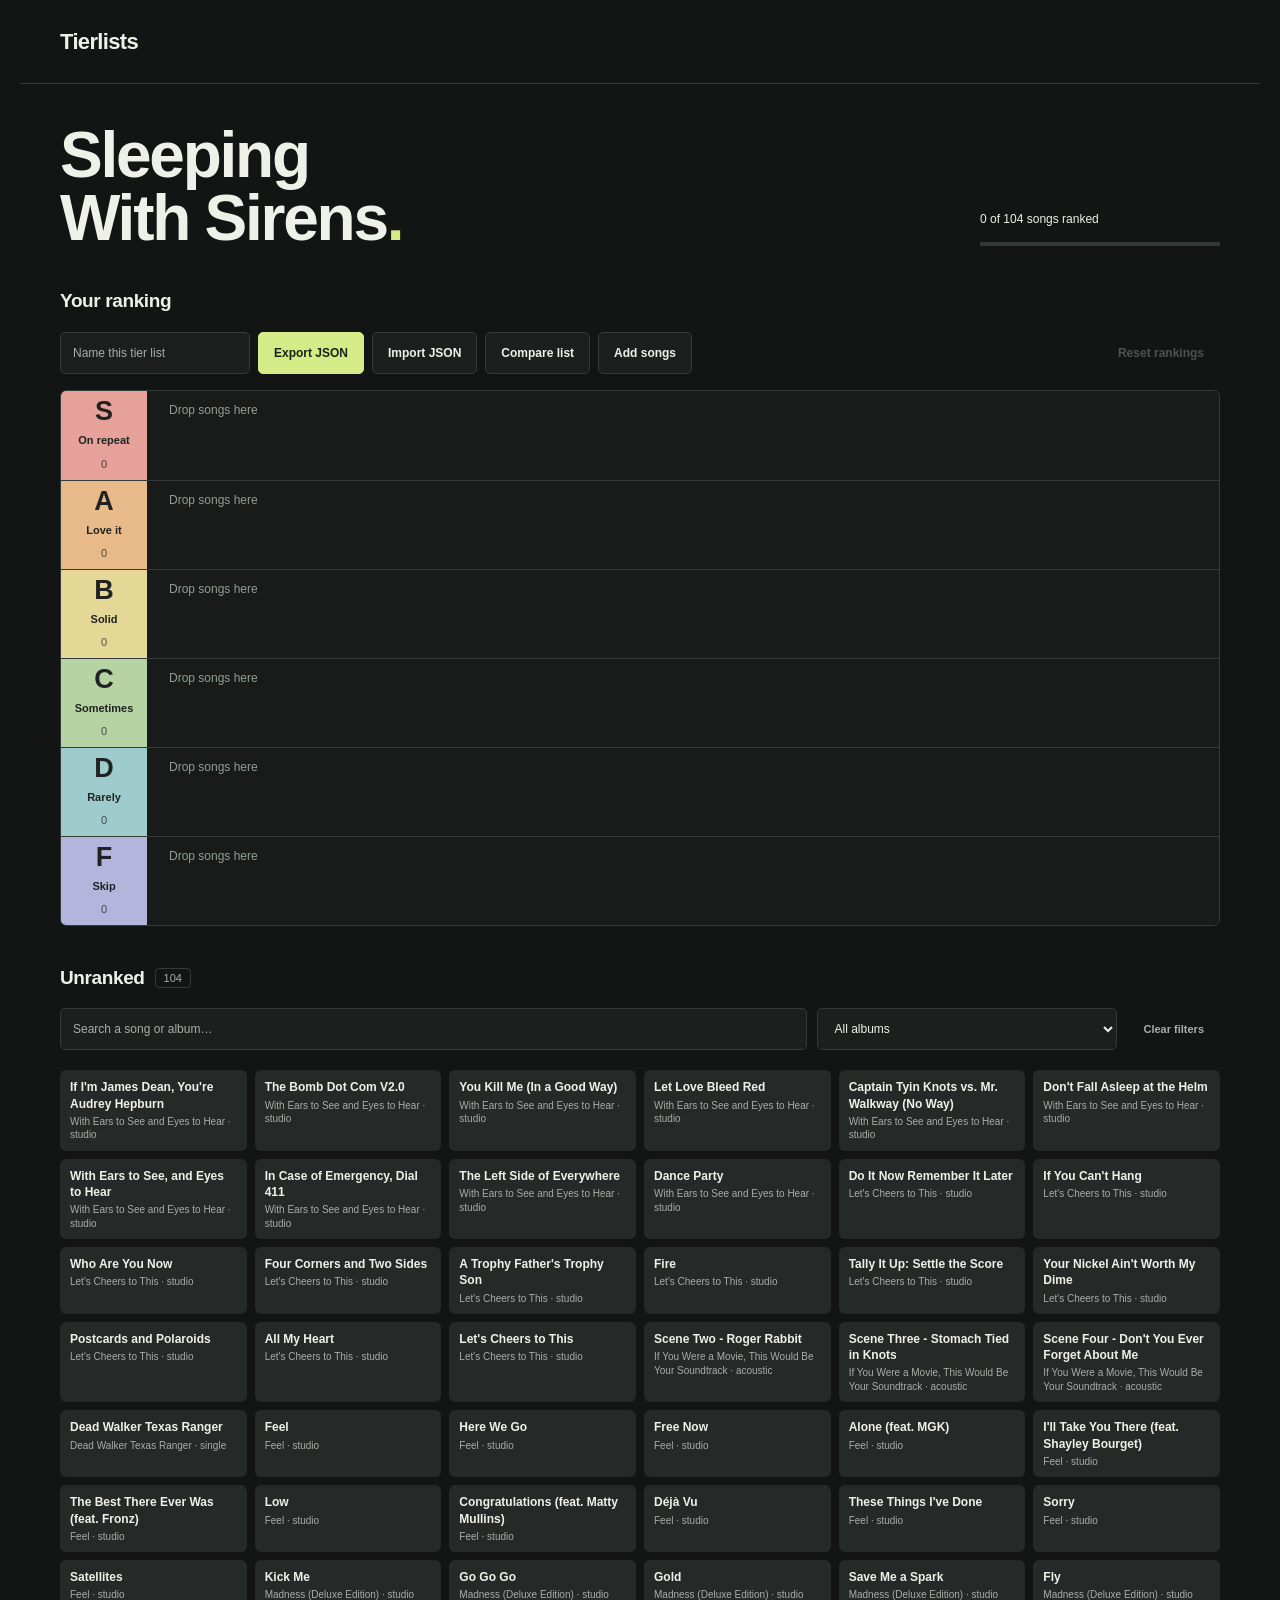
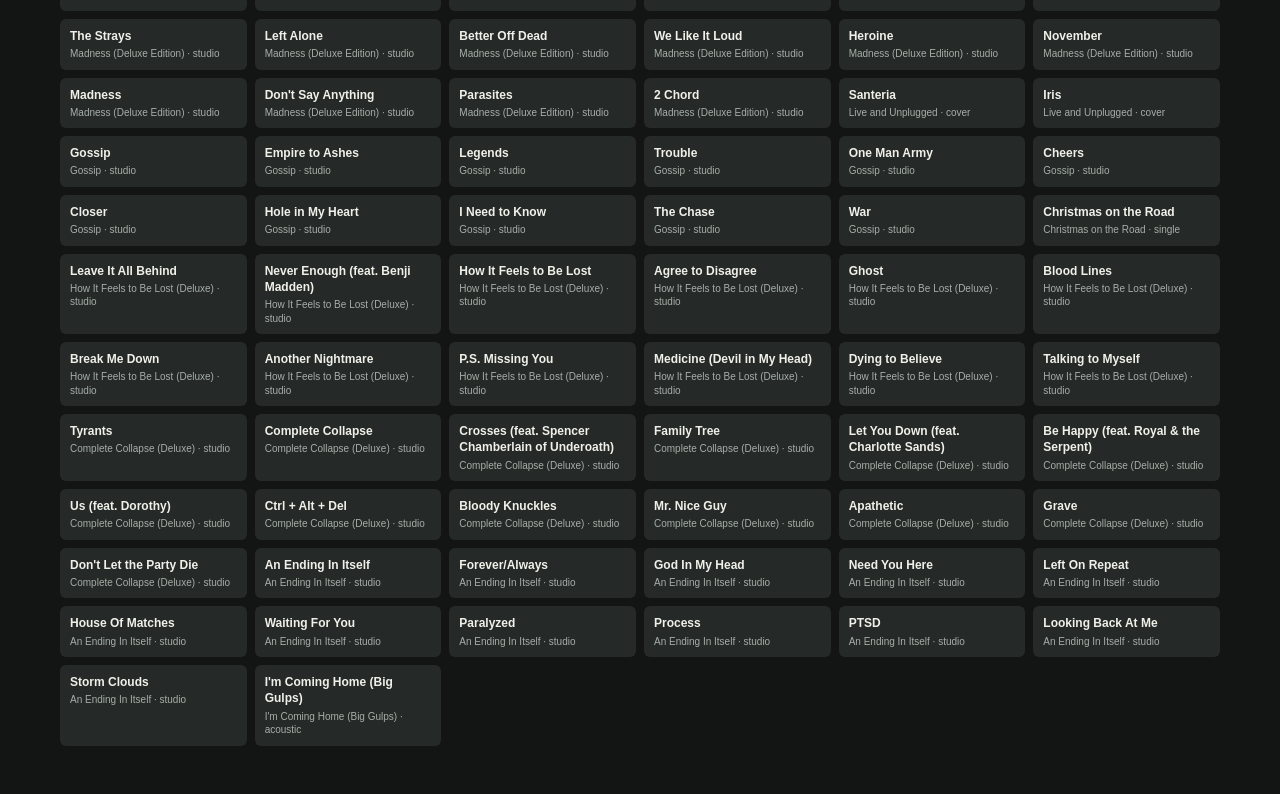
==== commit 33bf6358: "Compare saved list against current ranking" ====
--- a/index.html
+++ b/index.html
@@ -22,15 +22,17 @@
     </section>
     <section aria-labelledby="board-title">
       <div class="section-heading"><h2 id="board-title">Your ranking</h2></div>
-      <div class="toolbar"><div class="toolbar-group"><label class="sr-only" for="list-name">Tier list name</label><input id="list-name" class="list-name" maxlength="100" placeholder="Name this tier list"><button id="export" class="primary">Export JSON</button><button id="import">Import JSON</button><input id="import-file" type="file" accept=".json,application/json" hidden><button id="compare-toggle">Compare lists</button><button id="add-toggle">Add songs</button></div><button id="reset" class="quiet">Reset rankings</button></div>
+      <div class="toolbar"><div class="toolbar-group"><label class="sr-only" for="list-name">Tier list name</label><input id="list-name" class="list-name" maxlength="100" placeholder="Name this tier list"><button id="export" class="primary">Export JSON</button><button id="import">Import JSON</button><input id="import-file" type="file" accept=".json,application/json" hidden><button id="compare-toggle">Compare list</button><button id="compare-clear" class="quiet" hidden>Clear comparison</button><button id="add-toggle">Add songs</button></div><button id="reset" class="quiet">Reset rankings</button></div>
       <p id="message" class="message" role="status" hidden></p>
       <div id="recovery" class="recovery" hidden><p>Some previous save data could not be read. The full song library has been restored, along with any rankings that could be recovered.</p><button id="download-old">Download previous save</button><button id="replace-old">Dismiss</button></div>
-      <form id="compare-form" class="compare-panel" hidden>
-        <div class="form-heading"><h3>Compare saved tier lists</h3><button id="compare-close" type="button" class="quiet">Close</button></div>
-        <div class="compare-inputs"><label>First list<input id="compare-left" type="file" accept=".json,application/json" required></label><label>Second list<input id="compare-right" type="file" accept=".json,application/json" required></label></div>
-        <p id="compare-error" role="alert" class="form-error" hidden></p><button type="submit" class="primary">Compare</button>
-        <div id="comparison" class="comparison" hidden></div>
-      </form>
+      <dialog id="compare-dialog" class="compare-dialog">
+        <form id="compare-form">
+          <div class="form-heading"><div><h3>Compare with a saved list</h3><p>Your current tier list will stay open.</p></div><button id="compare-close" type="button" class="quiet">Close</button></div>
+          <label for="compare-file">Saved tier list</label><input id="compare-file" type="file" accept=".json,application/json" required>
+          <p id="compare-error" role="alert" class="form-error" hidden></p>
+          <button type="submit" class="primary">Show comparison</button>
+        </form>
+      </dialog>
       <form id="add-form" class="add-form" hidden>
         <div class="form-heading"><h3>Add to your library</h3><button id="add-close" type="button" class="quiet">Close</button></div>
         <p>Paste one song title per line. Add an album at a time, or paste your whole list.</p>
--- a/styles.css
+++ b/styles.css
@@ -69,26 +69,23 @@
 .message.error { background: #362522; color: #ffcec4; }
 .recovery p { margin: 0 0 10px; }
 .recovery button + button { margin-left: 8px; }
-.add-form, .compare-panel { padding: 22px; background: var(--surface); margin: 0 0 20px; border: 1px solid var(--line); border-radius: 6px; }
+.add-form { padding: 22px; background: var(--surface); margin: 0 0 20px; border: 1px solid var(--line); border-radius: 6px; }
 .form-heading { display: flex; justify-content: space-between; align-items: center; }
 h3 { margin: 0; font-size: 16px; }
 .add-form p { color: var(--muted); margin-top: 0; }
 .add-form label { display: block; margin: 0 0 6px; font-size: 12px; }
 .form-grid { display: grid; grid-template-columns: 1fr 1fr; gap: 16px; margin: 16px 0; }
 .add-form .form-error { color: #ffcec4; }
-.compare-inputs { display: grid; grid-template-columns: 1fr 1fr; gap: 16px; margin: 16px 0; }
-.compare-inputs label { font-size: 12px; }
-.compare-inputs input { display: block; margin-top: 6px; }
-.compare-panel .form-error { color: #ffcec4; }
-.comparison { margin-top: 20px; }
-.comparison-summary { display: flex; flex-wrap: wrap; gap: 8px; margin-bottom: 14px; }
-.comparison-summary span { border: 1px solid var(--line); border-radius: 4px; padding: 5px 9px; color: var(--muted); font-size: 11px; }
-.comparison-table-wrap { overflow-x: auto; }
-.comparison table { width: 100%; border-collapse: collapse; font-size: 12px; }
-.comparison th, .comparison td { padding: 8px 10px; text-align: left; border-top: 1px solid var(--line); }
-.comparison th { color: var(--muted); font-size: 11px; }
-.comparison tr.changed { background: #242a22; }
-.tier-chip { display: inline-block; min-width: 30px; padding: 2px 6px; border-radius: 4px; background: var(--raised); text-align: center; }
+.compare-dialog { width: min(480px, calc(100% - 32px)); padding: 0; color: var(--ink); background: var(--surface); border: 1px solid var(--line); border-radius: 7px; }
+.compare-dialog::backdrop { background: rgb(0 0 0 / .72); }
+.compare-dialog form { padding: 22px; }
+.compare-dialog .form-heading p { margin: 3px 0 0; color: var(--muted); font-size: 12px; }
+.compare-dialog label { display: block; margin: 18px 0 6px; font-size: 12px; }
+.compare-dialog input { margin-bottom: 14px; }
+.compare-dialog .form-error { color: #ffcec4; }
+.compare-badge { align-self: flex-start; margin-top: 7px; padding: 2px 6px; border-radius: 4px; font-size: 10px; font-weight: 700; line-height: 1.35; background: #1b201b; color: var(--muted); }
+.compare-badge.up { color: var(--accent); }
+.compare-badge.down { color: var(--danger); }
 .sr-only { position: absolute; width: 1px; height: 1px; padding: 0; margin: -1px; overflow: hidden; clip: rect(0,0,0,0); white-space: nowrap; border: 0; }
 @media (max-width: 650px) {
   .masthead { padding: 18px 18px; }
@@ -100,7 +97,7 @@
   .tier-songs { padding: 8px; gap: 7px; } .song { width: 100%; } .tier-row { min-height: 78px; }
   .empty-tier { margin-left: 6px; font-size: 11px; } .filters { grid-template-columns: 1fr; gap: 8px; }
   .filters button { justify-self: start; padding-left: 0; } .pool { grid-template-columns: 1fr; }
-  .form-grid, .compare-inputs { grid-template-columns: 1fr; } .add-form, .compare-panel { padding: 16px; }
+  .form-grid { grid-template-columns: 1fr; } .add-form { padding: 16px; }
   .list-name { width: min(100%, 240px); }
   .recovery button { margin: 6px 0 !important; display: block; }
 }
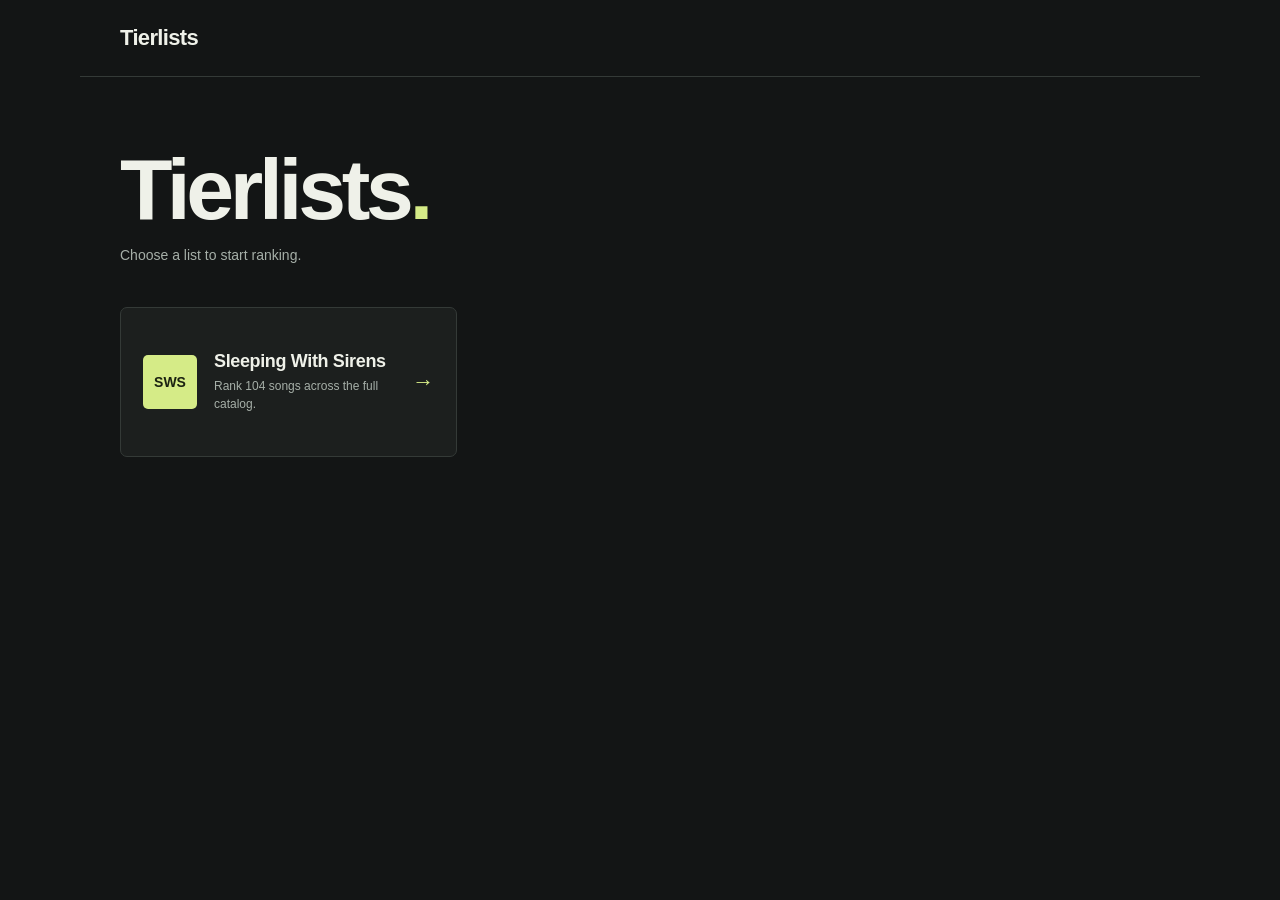
==== commit 4ec4b4b6: "Add tier list directory page" ====
--- a/index.html
+++ b/index.html
@@ -4,51 +4,27 @@
   <meta charset="utf-8">
   <meta name="viewport" content="width=device-width, initial-scale=1">
   <meta name="theme-color" content="#131515">
-  <meta name="description" content="Tierlists for ranking songs and saving your results, featuring Sleeping With Sirens.">
-  <title>Tierlists · Sleeping With Sirens</title>
-  <link rel="stylesheet" href="styles.css">
-  <script defer src="catalog.js"></script>
-  <script defer src="state.js"></script>
-  <script defer src="app.js"></script>
+  <meta name="description" content="Choose a tier list and start ranking.">
+  <title>Tierlists</title>
+  <link rel="stylesheet" href="home.css">
 </head>
 <body>
-  <header class="masthead">
-    <a class="wordmark" href="./" aria-label="Tierlists home">Tierlists</a>
-  </header>
+  <header class="masthead"><a class="wordmark" href="./" aria-label="Tierlists home">Tierlists</a></header>
   <main>
-    <section class="intro" aria-labelledby="page-title">
-      <div><h1 id="page-title">Sleeping<br>With Sirens<span class="title-dot">.</span></h1></div>
-      <div class="intro-aside"><div id="progress-text">0 of 0 songs ranked</div><progress id="progress" value="0" max="1" aria-label="Songs ranked"></progress></div>
+    <section class="hero" aria-labelledby="page-title">
+      <h1 id="page-title">Tierlists<span>.</span></h1>
+      <p>Choose a list to start ranking.</p>
     </section>
-    <section aria-labelledby="board-title">
-      <div class="section-heading"><h2 id="board-title">Your ranking</h2></div>
-      <div class="toolbar"><div class="toolbar-group"><label class="sr-only" for="list-name">Tier list name</label><input id="list-name" class="list-name" maxlength="100" placeholder="Name this tier list"><button id="export" class="primary">Export JSON</button><button id="import">Import JSON</button><input id="import-file" type="file" accept=".json,application/json" hidden><button id="compare-toggle">Compare list</button><button id="compare-clear" class="quiet" hidden>Clear comparison</button><button id="add-toggle">Add songs</button></div><button id="reset" class="quiet">Reset rankings</button></div>
-      <p id="message" class="message" role="status" hidden></p>
-      <div id="recovery" class="recovery" hidden><p>Some previous save data could not be read. The full song library has been restored, along with any rankings that could be recovered.</p><button id="download-old">Download previous save</button><button id="replace-old">Dismiss</button></div>
-      <dialog id="compare-dialog" class="compare-dialog">
-        <form id="compare-form">
-          <div class="form-heading"><div><h3>Compare with a saved list</h3><p>Your current tier list will stay open.</p></div><button id="compare-close" type="button" class="quiet">Close</button></div>
-          <label for="compare-file">Saved tier list</label><input id="compare-file" type="file" accept=".json,application/json" required>
-          <p id="compare-error" role="alert" class="form-error" hidden></p>
-          <button type="submit" class="primary">Show comparison</button>
-        </form>
-      </dialog>
-      <form id="add-form" class="add-form" hidden>
-        <div class="form-heading"><h3>Add to your library</h3><button id="add-close" type="button" class="quiet">Close</button></div>
-        <p>Paste one song title per line. Add an album at a time, or paste your whole list.</p>
-        <label for="song-titles">Song titles</label><textarea id="song-titles" rows="5" maxlength="1505000" required placeholder="One song title per line"></textarea>
-        <div class="form-grid"><div><label for="song-album">Album or release</label><input id="song-album" maxlength="300" placeholder="Optional"></div><div><label for="song-type">Recording type</label><select id="song-type"><option value="studio">Studio</option><option value="acoustic">Acoustic</option><option value="live">Live</option><option value="single">Single</option><option value="cover">Cover</option><option value="custom">Other</option></select></div></div>
-        <p id="add-error" role="alert" class="form-error" hidden></p><button type="submit" class="primary">Save songs</button>
-      </form>
-      <div id="board" class="board" aria-label="Ranked songs"></div>
-    </section>
-    <section id="library" aria-labelledby="library-title">
-      <div class="section-heading"><div class="library-heading"><h2 id="library-title">Unranked</h2><span id="pool-count" class="count">0</span></div></div>
-      <div class="filters"><div class="search-field"><label class="sr-only" for="search">Search songs</label><input id="search" type="search" placeholder="Search a song or album…" autocomplete="off"></div><div><label class="sr-only" for="album">Filter by album</label><select id="album"><option value="">All albums</option></select></div><button id="clear-filters" class="quiet">Clear filters</button></div>
-      <div id="pool" class="pool" data-tier="unranked"></div>
-      <p id="pool-empty" class="pool-empty"></p>
+    <section class="tierlist-grid" aria-label="Available tier lists">
+      <a class="tierlist-card" href="sleeping-with-sirens/">
+        <div class="card-mark" aria-hidden="true">SWS</div>
+        <div>
+          <h2>Sleeping With Sirens</h2>
+          <p>Rank 104 songs across the full catalog.</p>
+        </div>
+        <span class="card-arrow" aria-hidden="true">→</span>
+      </a>
     </section>
   </main>
-  <noscript><p>This tier list needs JavaScript enabled to rank and save songs.</p></noscript>
 </body>
 </html>
--- a/home.css
+++ b/home.css
@@ -0,0 +1,26 @@
+@charset "UTF-8";
+:root { color-scheme: dark; --bg: #131515; --surface: #1c1f1e; --raised: #252928; --line: #343a37; --ink: #eff1e9; --muted: #a6afa8; --accent: #d5eb87; }
+* { box-sizing: border-box; }
+body { min-height: 100vh; margin: 0; background: var(--bg); color: var(--ink); font-family: "Segoe UI", Arial, sans-serif; }
+a { color: inherit; }
+:focus-visible { outline: 2px solid var(--accent); outline-offset: 4px; }
+.masthead { max-width: 1120px; margin: auto; padding: 25px 40px; border-bottom: 1px solid var(--line); }
+.wordmark { text-decoration: none; font-size: 22px; font-weight: 850; letter-spacing: -.03em; }
+main { max-width: 1120px; margin: auto; padding: 72px 40px; }
+.hero { margin-bottom: 44px; }
+h1 { margin: 0; font-size: clamp(48px, 8vw, 86px); line-height: .95; letter-spacing: -.05em; }
+h1 span { color: var(--accent); }
+.hero p { margin: 16px 0 0; color: var(--muted); font-size: 14px; }
+.tierlist-grid { display: grid; grid-template-columns: repeat(auto-fill, minmax(280px, 1fr)); gap: 14px; }
+.tierlist-card { min-height: 150px; padding: 22px; display: grid; grid-template-columns: 54px 1fr auto; gap: 17px; align-items: center; background: var(--surface); border: 1px solid var(--line); border-radius: 7px; text-decoration: none; }
+.tierlist-card:hover { background: var(--raised); border-color: #69746b; }
+.card-mark { width: 54px; height: 54px; display: grid; place-items: center; border-radius: 5px; background: var(--accent); color: #1b2211; font-size: 14px; font-weight: 850; }
+h2 { margin: 0 0 5px; font-size: 18px; letter-spacing: -.02em; }
+.tierlist-card p { margin: 0; color: var(--muted); font-size: 12px; line-height: 1.5; }
+.card-arrow { color: var(--accent); font-size: 22px; }
+@media (max-width: 600px) {
+  .masthead { padding: 18px; }
+  main { padding: 48px 18px; }
+  .hero { margin-bottom: 30px; }
+  .tierlist-grid { grid-template-columns: 1fr; }
+}
